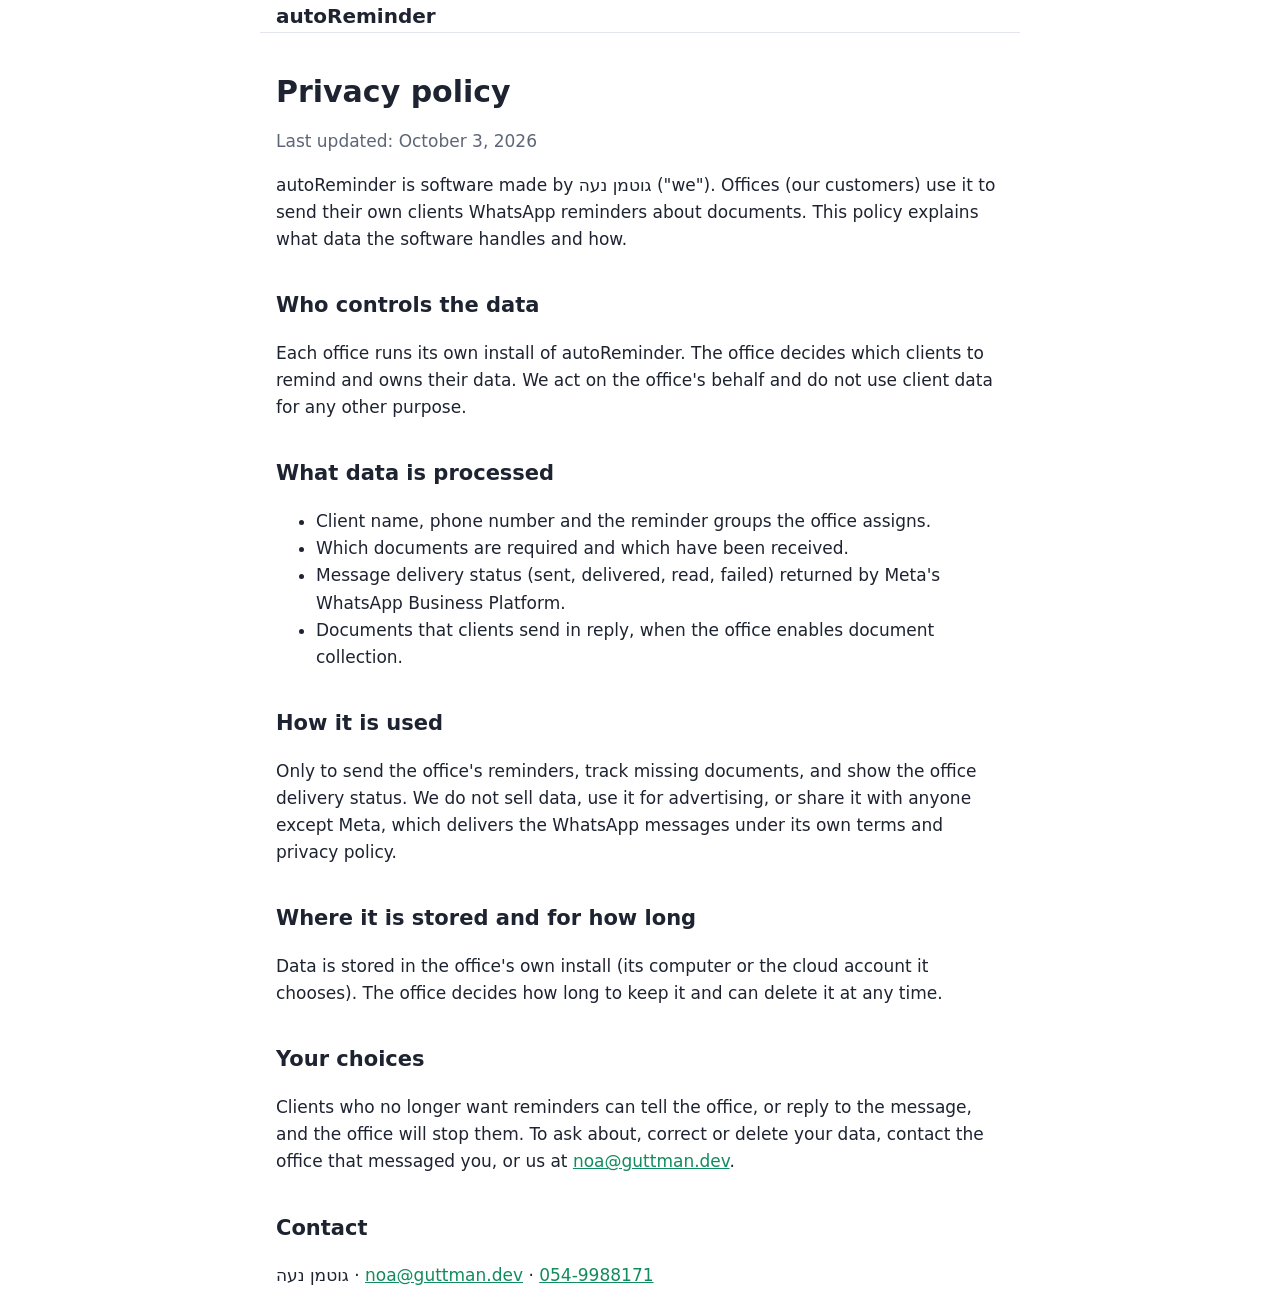
==== privacy.html @ 76f7b55c "Add the autoReminder business site and privacy policy Co-Authored-By: Claude Opus 5.5 <noreply@anthr" ====
<!doctype html>
<html lang="en" dir="ltr">
  <head>
    <meta charset="utf-8" />
    <meta name="viewport" content="width=device-width, initial-scale=1" />
    <title>Privacy policy | autoReminder</title>
    <link rel="stylesheet" href="styles.css" />
  </head>
  <body>
    <header class="wrap">
      <p class="brand"><a href="./">autoReminder</a></p>
    </header>

    <main class="wrap">
      <h1>Privacy policy</h1>
      <p class="muted">Last updated: October 3, 2026</p>

      <p>
        autoReminder is software made by <span lang="he" dir="rtl">גוטמן נעה</span> ("we"). Offices (our customers) use it to
        send their own clients WhatsApp reminders about documents. This policy explains what data
        the software handles and how.
      </p>

      <h2>Who controls the data</h2>
      <p>
        Each office runs its own install of autoReminder. The office decides which clients to
        remind and owns their data. We act on the office's behalf and do not use client data for
        any other purpose.
      </p>

      <h2>What data is processed</h2>
      <ul>
        <li>Client name, phone number and the reminder groups the office assigns.</li>
        <li>Which documents are required and which have been received.</li>
        <li>
          Message delivery status (sent, delivered, read, failed) returned by Meta's WhatsApp
          Business Platform.
        </li>
        <li>Documents that clients send in reply, when the office enables document collection.</li>
      </ul>

      <h2>How it is used</h2>
      <p>
        Only to send the office's reminders, track missing documents, and show the office delivery
        status. We do not sell data, use it for advertising, or share it with anyone except Meta,
        which delivers the WhatsApp messages under its own terms and privacy policy.
      </p>

      <h2>Where it is stored and for how long</h2>
      <p>
        Data is stored in the office's own install (its computer or the cloud account it chooses).
        The office decides how long to keep it and can delete it at any time.
      </p>

      <h2>Your choices</h2>
      <p>
        Clients who no longer want reminders can tell the office, or reply to the message, and the
        office will stop them. To ask about, correct or delete your data, contact the office that
        messaged you, or us at <a href="mailto:noa@guttman.dev">noa@guttman.dev</a>.
      </p>

      <h2>Contact</h2>
      <p><span lang="he" dir="rtl">גוטמן נעה</span> · <a href="mailto:noa@guttman.dev">noa@guttman.dev</a> · <a href="tel:+972549988171">054-9988171</a></p>
    </main>
  </body>
</html>
---- styles.css ----
:root {
  --bg: #ffffff;
  --fg: #1d2330;
  --muted: #5d6677;
  --accent: #128c5e;
  --line: #e3e6ec;
  color-scheme: light dark;
}

@media (prefers-color-scheme: dark) {
  :root {
    --bg: #12151b;
    --fg: #e7eaf0;
    --muted: #9aa3b2;
    --accent: #3fc28d;
    --line: #2a2f3a;
  }
}

* {
  box-sizing: border-box;
}

body {
  margin: 0;
  background: var(--bg);
  color: var(--fg);
  font: 17px/1.6 system-ui, -apple-system, 'Segoe UI', Arial, sans-serif;
}

.wrap {
  max-width: 760px;
  margin: 0 auto;
  padding: 0 16px;
}

header {
  display: flex;
  justify-content: space-between;
  align-items: center;
  gap: 16px;
  padding-top: 20px;
  padding-bottom: 20px;
  border-bottom: 1px solid var(--line);
}

header nav {
  display: flex;
  gap: 16px;
}

.brand {
  margin: 0;
  font-weight: 700;
  font-size: 20px;
}

.brand a {
  color: inherit;
  text-decoration: none;
}

a {
  color: var(--accent);
}

h1 {
  font-size: 30px;
  line-height: 1.25;
  margin: 40px 0 16px;
}

h2 {
  font-size: 21px;
  margin: 36px 0 8px;
}

.lead {
  font-size: 19px;
}

.muted {
  color: var(--muted);
}

.points li {
  margin: 6px 0;
}

section + section {
  border-top: 1px solid var(--line);
  margin-top: 36px;
}

footer {
  margin-top: 48px;
  padding-top: 16px;
  padding-bottom: 32px;
  border-top: 1px solid var(--line);
  color: var(--muted);
  font-size: 15px;
}
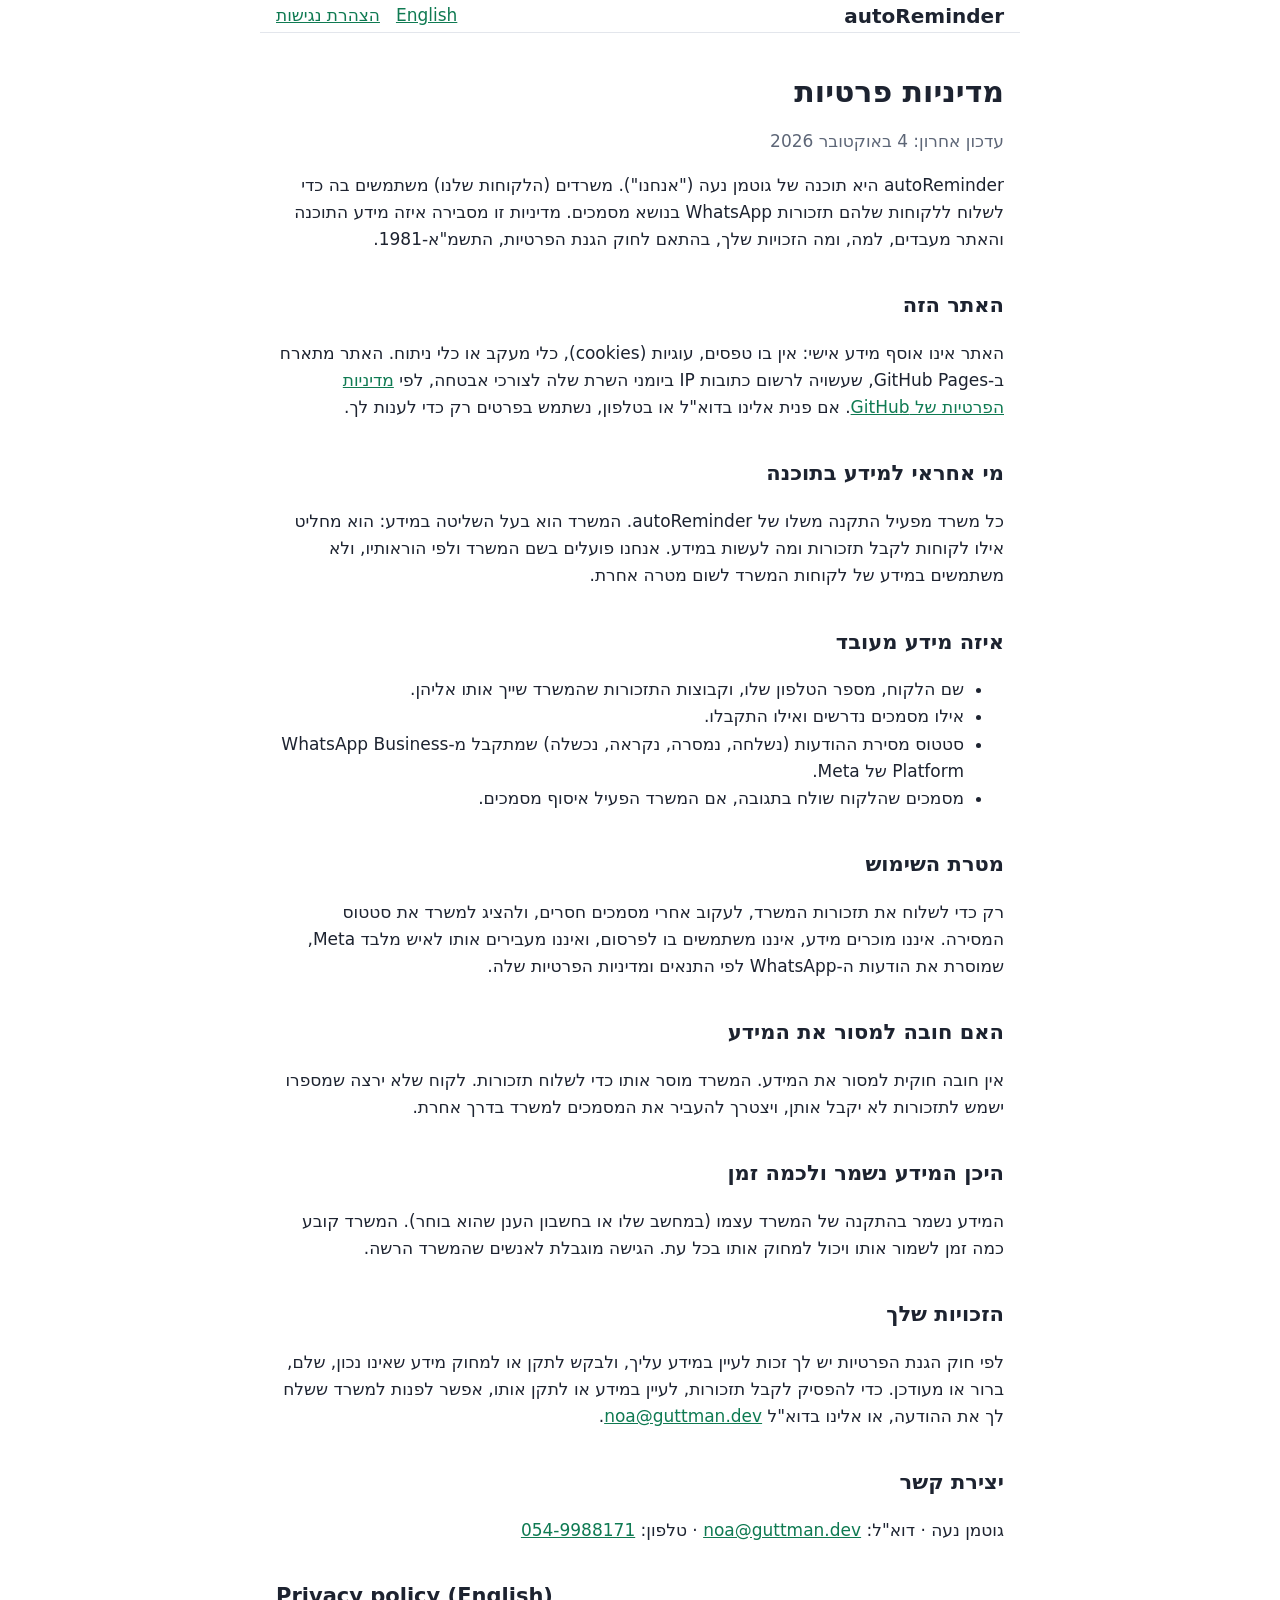
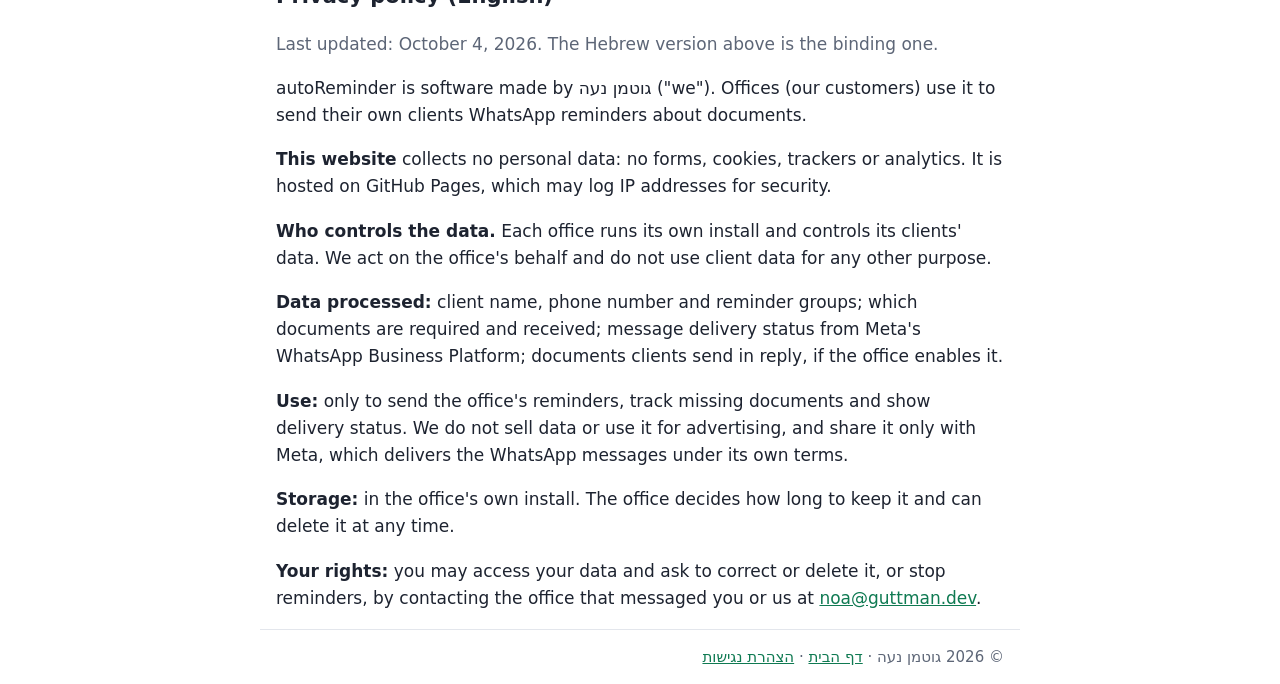
==== commit 3e7d41dd: "Add an accessibility statement and a Hebrew privacy policy, and meet WCAG AA Fix link contrast, add " ====
--- a/privacy.html
+++ b/privacy.html
@@ -1,66 +1,131 @@
 <!doctype html>
-<html lang="en" dir="ltr">
+<html lang="he" dir="rtl">
   <head>
     <meta charset="utf-8" />
     <meta name="viewport" content="width=device-width, initial-scale=1" />
-    <title>Privacy policy | autoReminder</title>
+    <title>מדיניות פרטיות | autoReminder</title>
     <link rel="stylesheet" href="styles.css" />
   </head>
   <body>
+    <a class="skip-link" href="#main">דילוג לתוכן הראשי</a>
     <header class="wrap">
       <p class="brand"><a href="./">autoReminder</a></p>
+      <nav aria-label="ניווט ראשי">
+        <a href="#en" lang="en">English</a>
+        <a href="accessibility.html">הצהרת נגישות</a>
+      </nav>
     </header>
 
-    <main class="wrap">
-      <h1>Privacy policy</h1>
-      <p class="muted">Last updated: October 3, 2026</p>
+    <main id="main" class="wrap">
+      <h1>מדיניות פרטיות</h1>
+      <p class="muted">עדכון אחרון: 4 באוקטובר 2026</p>
 
       <p>
-        autoReminder is software made by <span lang="he" dir="rtl">גוטמן נעה</span> ("we"). Offices (our customers) use it to
-        send their own clients WhatsApp reminders about documents. This policy explains what data
-        the software handles and how.
+        autoReminder היא תוכנה של גוטמן נעה ("אנחנו"). משרדים (הלקוחות שלנו) משתמשים בה כדי לשלוח
+        ללקוחות שלהם תזכורות WhatsApp בנושא מסמכים. מדיניות זו מסבירה איזה מידע התוכנה והאתר
+        מעבדים, למה, ומה הזכויות שלך, בהתאם לחוק הגנת הפרטיות, התשמ"א-1981.
       </p>
 
-      <h2>Who controls the data</h2>
+      <h2>האתר הזה</h2>
       <p>
-        Each office runs its own install of autoReminder. The office decides which clients to
-        remind and owns their data. We act on the office's behalf and do not use client data for
-        any other purpose.
+        האתר אינו אוסף מידע אישי: אין בו טפסים, עוגיות (cookies), כלי מעקב או כלי ניתוח. האתר
+        מתארח ב-GitHub Pages, שעשויה לרשום כתובות IP ביומני השרת שלה לצורכי אבטחה, לפי
+        <a href="https://docs.github.com/site-policy/privacy-policies/github-general-privacy-statement" lang="en"
+          >מדיניות הפרטיות של GitHub</a
+        >. אם פנית אלינו בדוא"ל או בטלפון, נשתמש בפרטים רק כדי לענות לך.
       </p>
 
-      <h2>What data is processed</h2>
+      <h2>מי אחראי למידע בתוכנה</h2>
+      <p>
+        כל משרד מפעיל התקנה משלו של autoReminder. המשרד הוא בעל השליטה במידע: הוא מחליט אילו
+        לקוחות לקבל תזכורות ומה לעשות במידע. אנחנו פועלים בשם המשרד ולפי הוראותיו, ולא משתמשים
+        במידע של לקוחות המשרד לשום מטרה אחרת.
+      </p>
+
+      <h2>איזה מידע מעובד</h2>
       <ul>
-        <li>Client name, phone number and the reminder groups the office assigns.</li>
-        <li>Which documents are required and which have been received.</li>
-        <li>
-          Message delivery status (sent, delivered, read, failed) returned by Meta's WhatsApp
-          Business Platform.
-        </li>
-        <li>Documents that clients send in reply, when the office enables document collection.</li>
+        <li>שם הלקוח, מספר הטלפון שלו, וקבוצות התזכורות שהמשרד שייך אותו אליהן.</li>
+        <li>אילו מסמכים נדרשים ואילו התקבלו.</li>
+        <li>סטטוס מסירת ההודעות (נשלחה, נמסרה, נקראה, נכשלה) שמתקבל מ-WhatsApp Business Platform של Meta.</li>
+        <li>מסמכים שהלקוח שולח בתגובה, אם המשרד הפעיל איסוף מסמכים.</li>
       </ul>
 
-      <h2>How it is used</h2>
+      <h2>מטרת השימוש</h2>
       <p>
-        Only to send the office's reminders, track missing documents, and show the office delivery
-        status. We do not sell data, use it for advertising, or share it with anyone except Meta,
-        which delivers the WhatsApp messages under its own terms and privacy policy.
+        רק כדי לשלוח את תזכורות המשרד, לעקוב אחרי מסמכים חסרים, ולהציג למשרד את סטטוס המסירה. איננו
+        מוכרים מידע, איננו משתמשים בו לפרסום, ואיננו מעבירים אותו לאיש מלבד Meta, שמוסרת את הודעות
+        ה-WhatsApp לפי התנאים ומדיניות הפרטיות שלה.
       </p>
 
-      <h2>Where it is stored and for how long</h2>
+      <h2>האם חובה למסור את המידע</h2>
       <p>
-        Data is stored in the office's own install (its computer or the cloud account it chooses).
-        The office decides how long to keep it and can delete it at any time.
+        אין חובה חוקית למסור את המידע. המשרד מוסר אותו כדי לשלוח תזכורות. לקוח שלא ירצה שמספרו
+        ישמש לתזכורות לא יקבל אותן, ויצטרך להעביר את המסמכים למשרד בדרך אחרת.
       </p>
 
-      <h2>Your choices</h2>
+      <h2>היכן המידע נשמר ולכמה זמן</h2>
       <p>
-        Clients who no longer want reminders can tell the office, or reply to the message, and the
-        office will stop them. To ask about, correct or delete your data, contact the office that
-        messaged you, or us at <a href="mailto:noa@guttman.dev">noa@guttman.dev</a>.
+        המידע נשמר בהתקנה של המשרד עצמו (במחשב שלו או בחשבון הענן שהוא בוחר). המשרד קובע כמה זמן
+        לשמור אותו ויכול למחוק אותו בכל עת. הגישה מוגבלת לאנשים שהמשרד הרשה.
       </p>
 
-      <h2>Contact</h2>
-      <p><span lang="he" dir="rtl">גוטמן נעה</span> · <a href="mailto:noa@guttman.dev">noa@guttman.dev</a> · <a href="tel:+972549988171">054-9988171</a></p>
+      <h2>הזכויות שלך</h2>
+      <p>
+        לפי חוק הגנת הפרטיות יש לך זכות לעיין במידע עליך, ולבקש לתקן או למחוק מידע שאינו נכון,
+        שלם, ברור או מעודכן. כדי להפסיק לקבל תזכורות, לעיין במידע או לתקן אותו, אפשר לפנות למשרד
+        ששלח לך את ההודעה, או אלינו בדוא"ל <a href="mailto:noa@guttman.dev">noa@guttman.dev</a>.
+      </p>
+
+      <h2>יצירת קשר</h2>
+      <p>
+        גוטמן נעה · דוא"ל: <a href="mailto:noa@guttman.dev">noa@guttman.dev</a> · טלפון:
+        <a href="tel:+972549988171" dir="ltr">054-9988171</a>
+      </p>
+
+      <section id="en" lang="en" dir="ltr">
+        <h2>Privacy policy (English)</h2>
+        <p class="muted">Last updated: October 4, 2026. The Hebrew version above is the binding one.</p>
+        <p>
+          autoReminder is software made by <span lang="he" dir="rtl">גוטמן נעה</span> ("we").
+          Offices (our customers) use it to send their own clients WhatsApp reminders about
+          documents.
+        </p>
+        <p>
+          <strong>This website</strong> collects no personal data: no forms, cookies, trackers or
+          analytics. It is hosted on GitHub Pages, which may log IP addresses for security.
+        </p>
+        <p>
+          <strong>Who controls the data.</strong> Each office runs its own install and controls its
+          clients' data. We act on the office's behalf and do not use client data for any other
+          purpose.
+        </p>
+        <p>
+          <strong>Data processed:</strong> client name, phone number and reminder groups; which
+          documents are required and received; message delivery status from Meta's WhatsApp
+          Business Platform; documents clients send in reply, if the office enables it.
+        </p>
+        <p>
+          <strong>Use:</strong> only to send the office's reminders, track missing documents and
+          show delivery status. We do not sell data or use it for advertising, and share it only
+          with Meta, which delivers the WhatsApp messages under its own terms.
+        </p>
+        <p>
+          <strong>Storage:</strong> in the office's own install. The office decides how long to keep
+          it and can delete it at any time.
+        </p>
+        <p>
+          <strong>Your rights:</strong> you may access your data and ask to correct or delete it,
+          or stop reminders, by contacting the office that messaged you or us at
+          <a href="mailto:noa@guttman.dev">noa@guttman.dev</a>.
+        </p>
+      </section>
     </main>
+
+    <footer class="wrap">
+      <p>
+        © 2026 גוטמן נעה · <a href="./">דף הבית</a> ·
+        <a href="accessibility.html">הצהרת נגישות</a>
+      </p>
+    </footer>
   </body>
 </html>
--- a/styles.css
+++ b/styles.css
@@ -2,7 +2,7 @@
   --bg: #ffffff;
   --fg: #1d2330;
   --muted: #5d6677;
-  --accent: #128c5e;
+  --accent: #0f7a52;
   --line: #e3e6ec;
   color-scheme: light dark;
 }
@@ -100,3 +100,38 @@
   color: var(--muted);
   font-size: 15px;
 }
+
+a:hover {
+  text-decoration-thickness: 2px;
+}
+
+:focus-visible {
+  outline: 3px solid var(--accent);
+  outline-offset: 2px;
+  border-radius: 2px;
+}
+
+.skip-link {
+  position: absolute;
+  inset-inline-start: 8px;
+  top: -48px;
+  padding: 8px 12px;
+  background: var(--fg);
+  color: var(--bg);
+  z-index: 10;
+}
+
+.skip-link:focus {
+  top: 8px;
+}
+
+header nav {
+  flex-wrap: wrap;
+}
+
+@media (prefers-reduced-motion: reduce) {
+  * {
+    scroll-behavior: auto !important;
+    transition: none !important;
+  }
+}
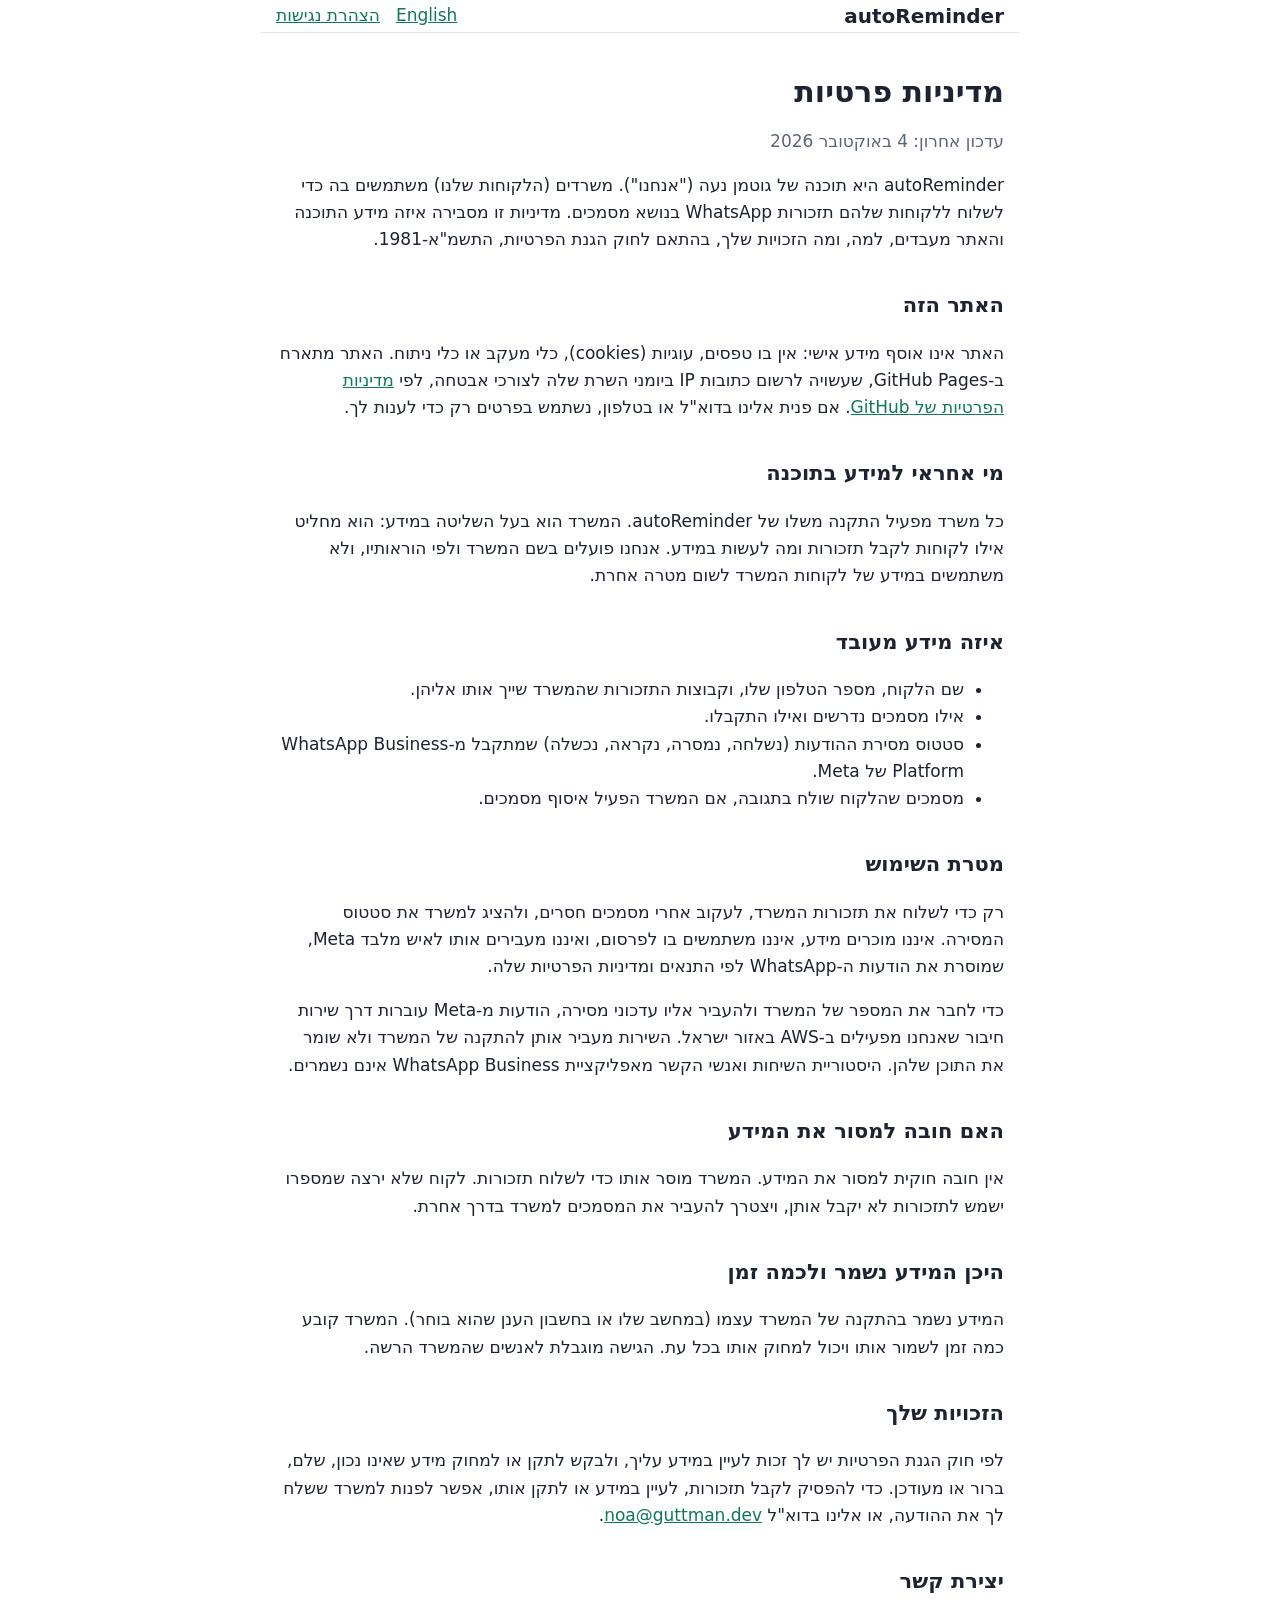
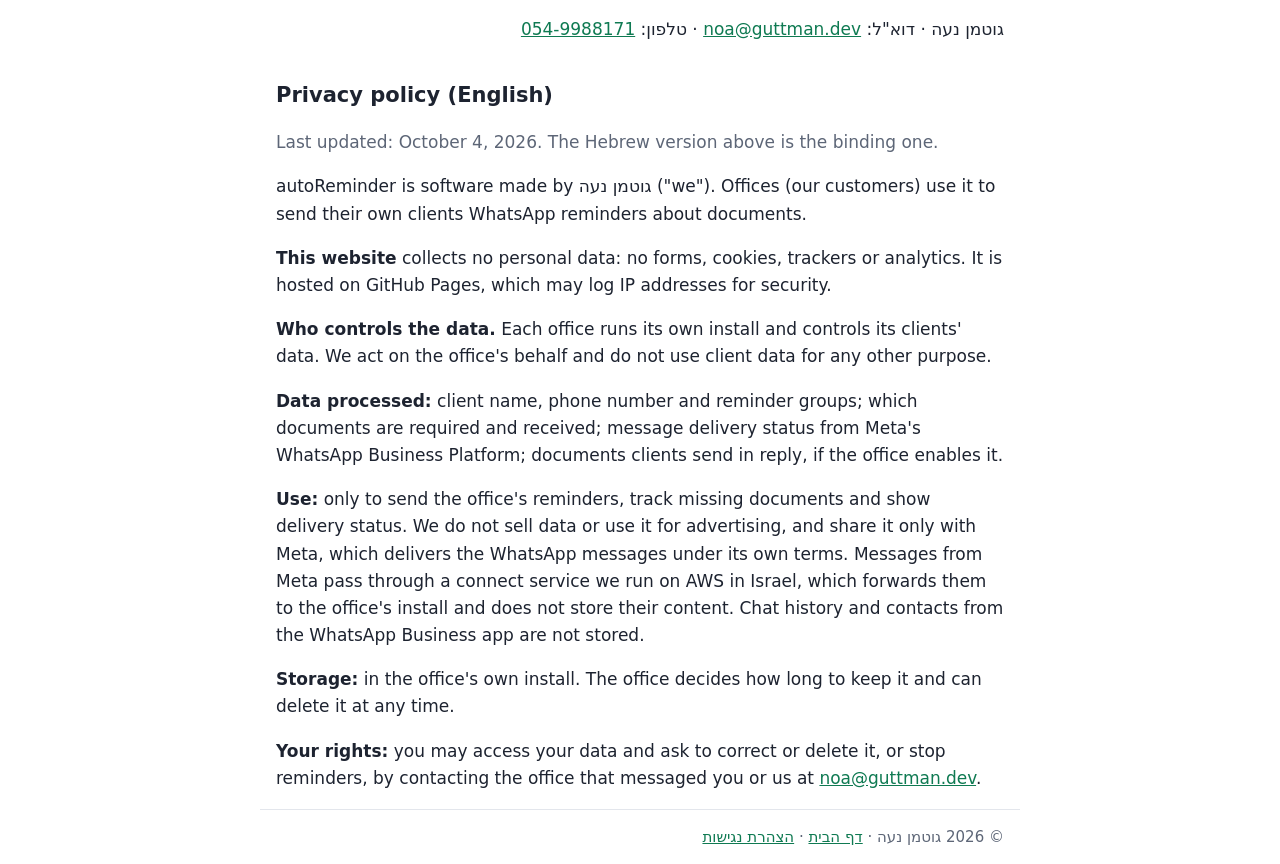
==== commit d1a7af24: "Say in the privacy policy that Meta messages pass through our relay and are not stored Co-Authored-B" ====
--- a/privacy.html
+++ b/privacy.html
@@ -56,6 +56,11 @@
         מוכרים מידע, איננו משתמשים בו לפרסום, ואיננו מעבירים אותו לאיש מלבד Meta, שמוסרת את הודעות
         ה-WhatsApp לפי התנאים ומדיניות הפרטיות שלה.
       </p>
+      <p>
+        כדי לחבר את המספר של המשרד ולהעביר אליו עדכוני מסירה, הודעות מ-Meta עוברות דרך שירות חיבור
+        שאנחנו מפעילים ב-AWS באזור ישראל. השירות מעביר אותן להתקנה של המשרד ולא שומר את התוכן שלהן.
+        היסטוריית השיחות ואנשי הקשר מאפליקציית WhatsApp Business אינם נשמרים.
+      </p>
 
       <h2>האם חובה למסור את המידע</h2>
       <p>
@@ -107,7 +112,10 @@
         <p>
           <strong>Use:</strong> only to send the office's reminders, track missing documents and
           show delivery status. We do not sell data or use it for advertising, and share it only
-          with Meta, which delivers the WhatsApp messages under its own terms.
+          with Meta, which delivers the WhatsApp messages under its own terms. Messages from Meta pass
+          through a connect service we run on AWS in Israel, which forwards them to the office's install
+          and does not store their content. Chat history and contacts from the WhatsApp Business app are
+          not stored.
         </p>
         <p>
           <strong>Storage:</strong> in the office's own install. The office decides how long to keep
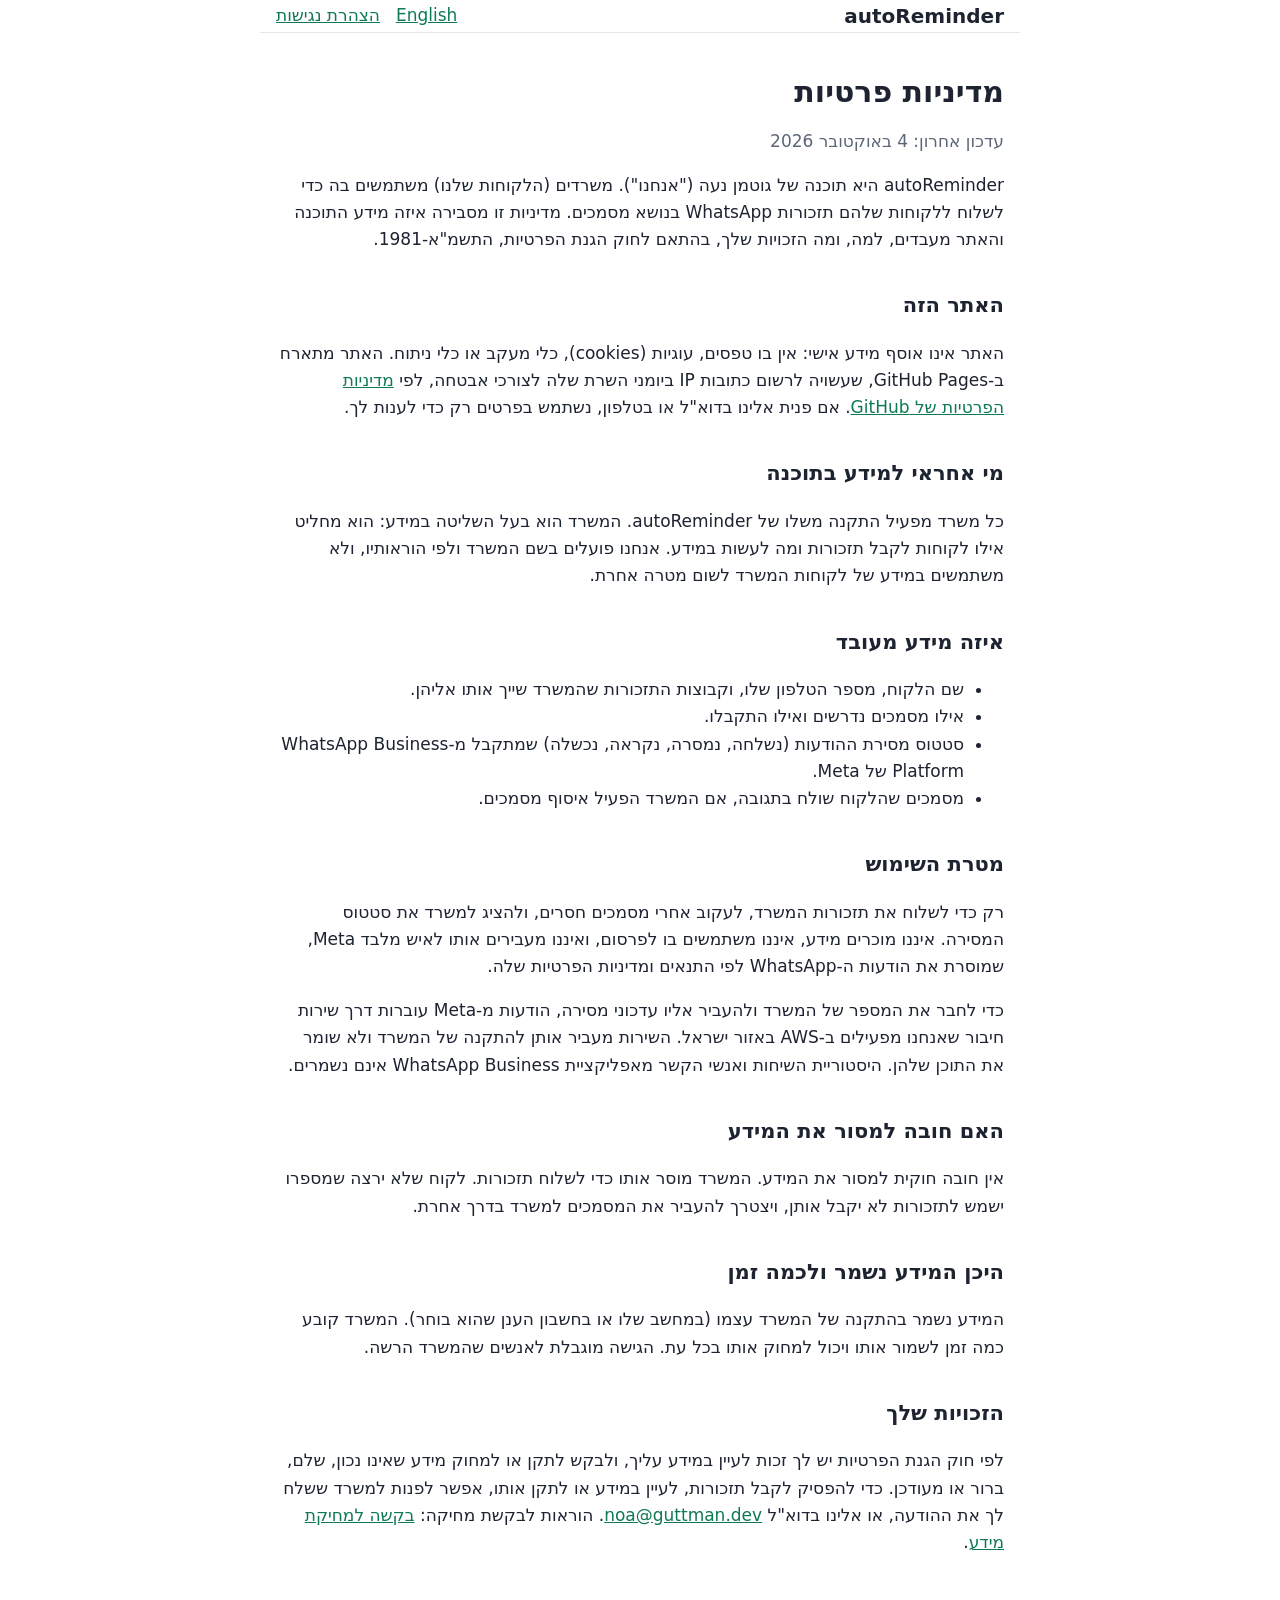
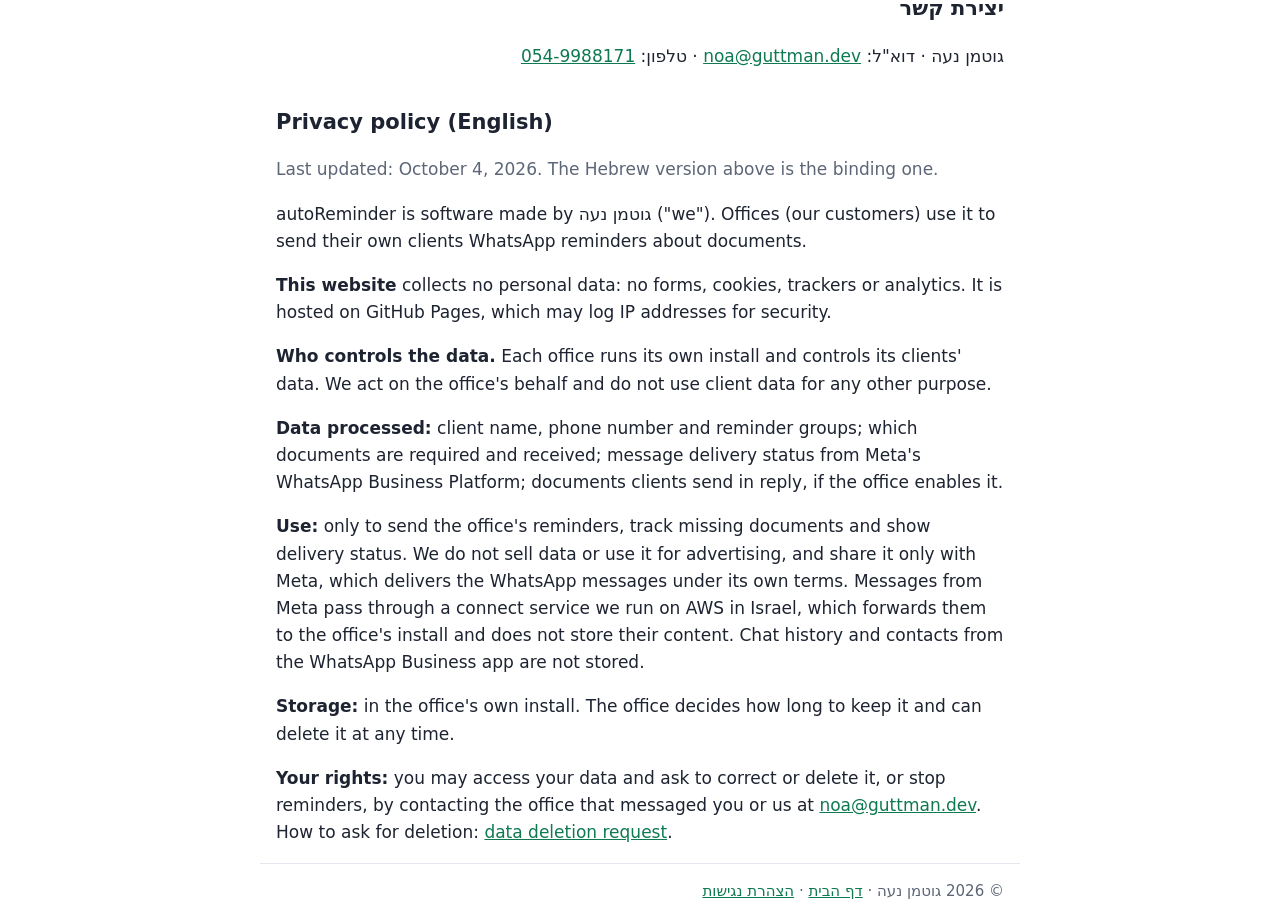
==== commit 505d2613: "Add a data deletion request page and link it from the privacy policy Co-Authored-By: Claude Sonnet 5" ====
--- a/privacy.html
+++ b/privacy.html
@@ -79,6 +79,7 @@
         לפי חוק הגנת הפרטיות יש לך זכות לעיין במידע עליך, ולבקש לתקן או למחוק מידע שאינו נכון,
         שלם, ברור או מעודכן. כדי להפסיק לקבל תזכורות, לעיין במידע או לתקן אותו, אפשר לפנות למשרד
         ששלח לך את ההודעה, או אלינו בדוא"ל <a href="mailto:noa@guttman.dev">noa@guttman.dev</a>.
+        הוראות לבקשת מחיקה: <a href="data-deletion.html">בקשה למחיקת מידע</a>.
       </p>
 
       <h2>יצירת קשר</h2>
@@ -124,7 +125,8 @@
         <p>
           <strong>Your rights:</strong> you may access your data and ask to correct or delete it,
           or stop reminders, by contacting the office that messaged you or us at
-          <a href="mailto:noa@guttman.dev">noa@guttman.dev</a>.
+          <a href="mailto:noa@guttman.dev">noa@guttman.dev</a>. How to ask for deletion:
+          <a href="data-deletion.html#en">data deletion request</a>.
         </p>
       </section>
     </main>
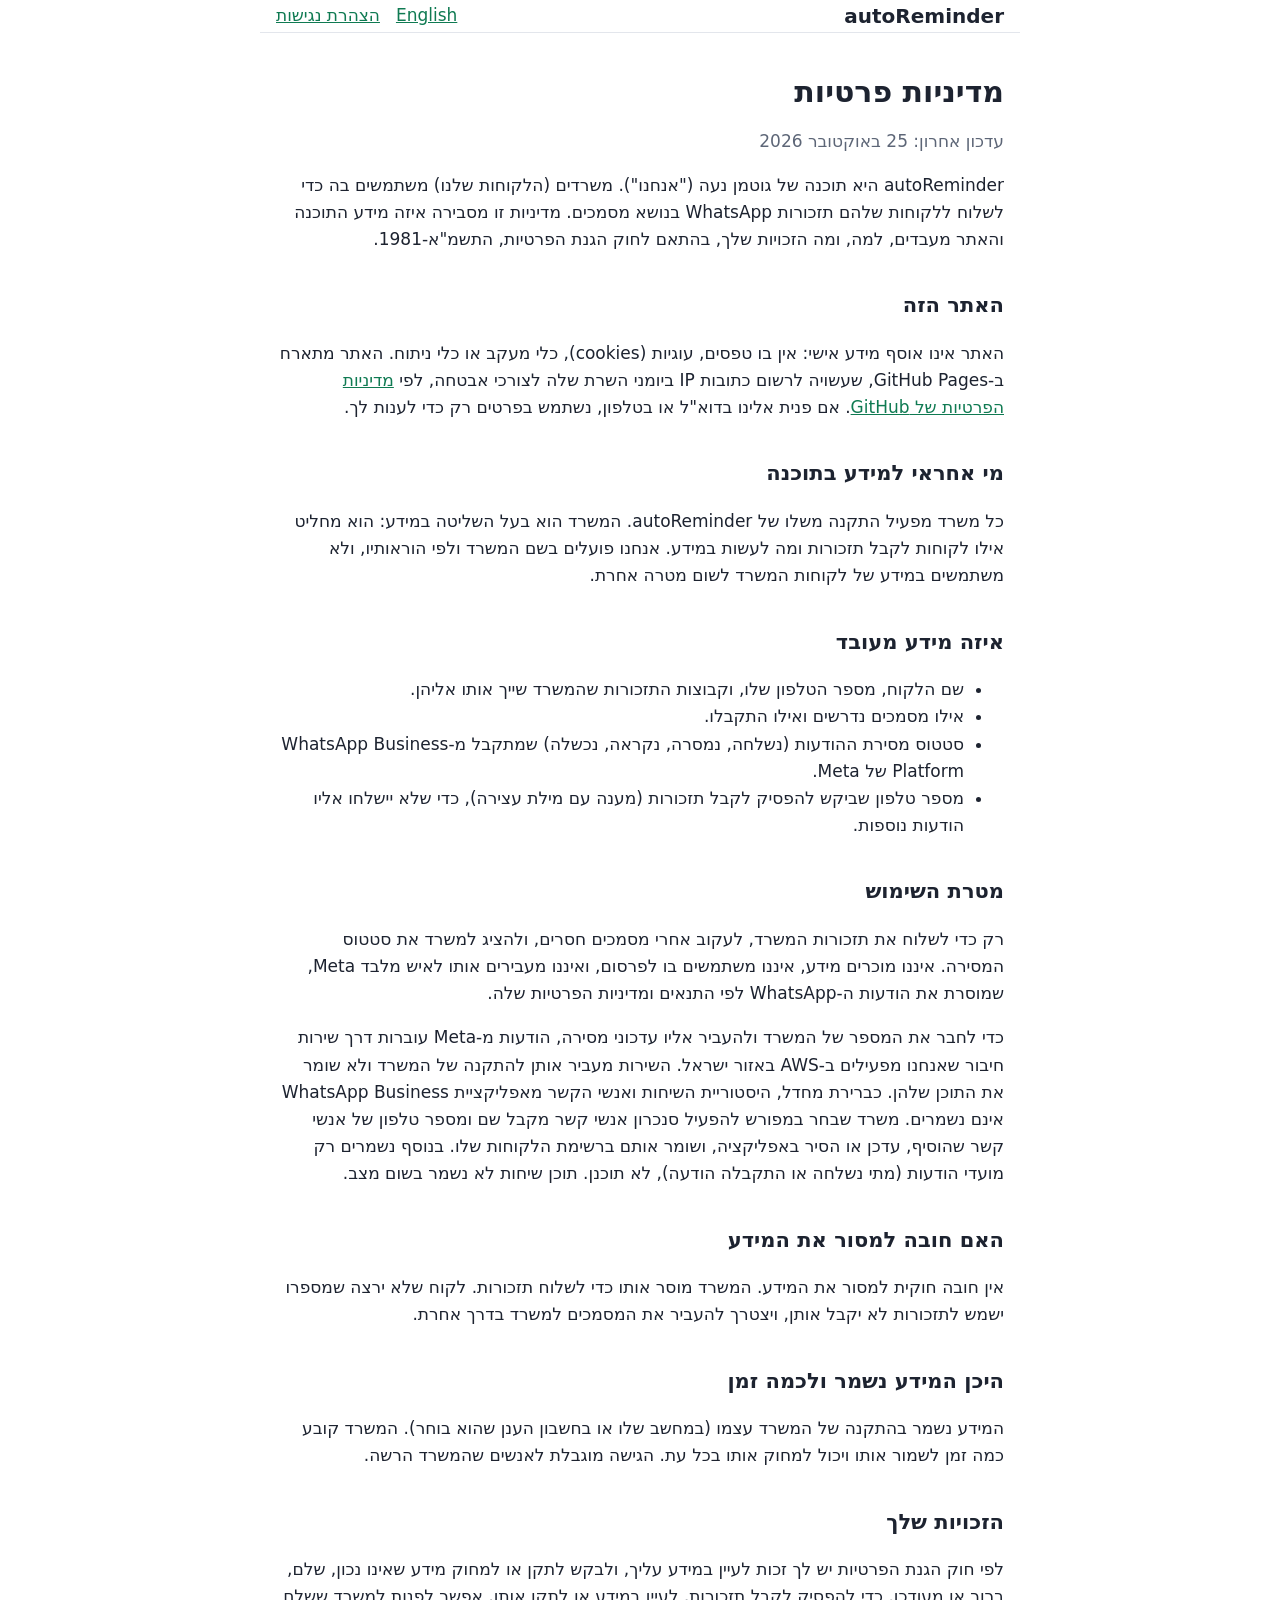
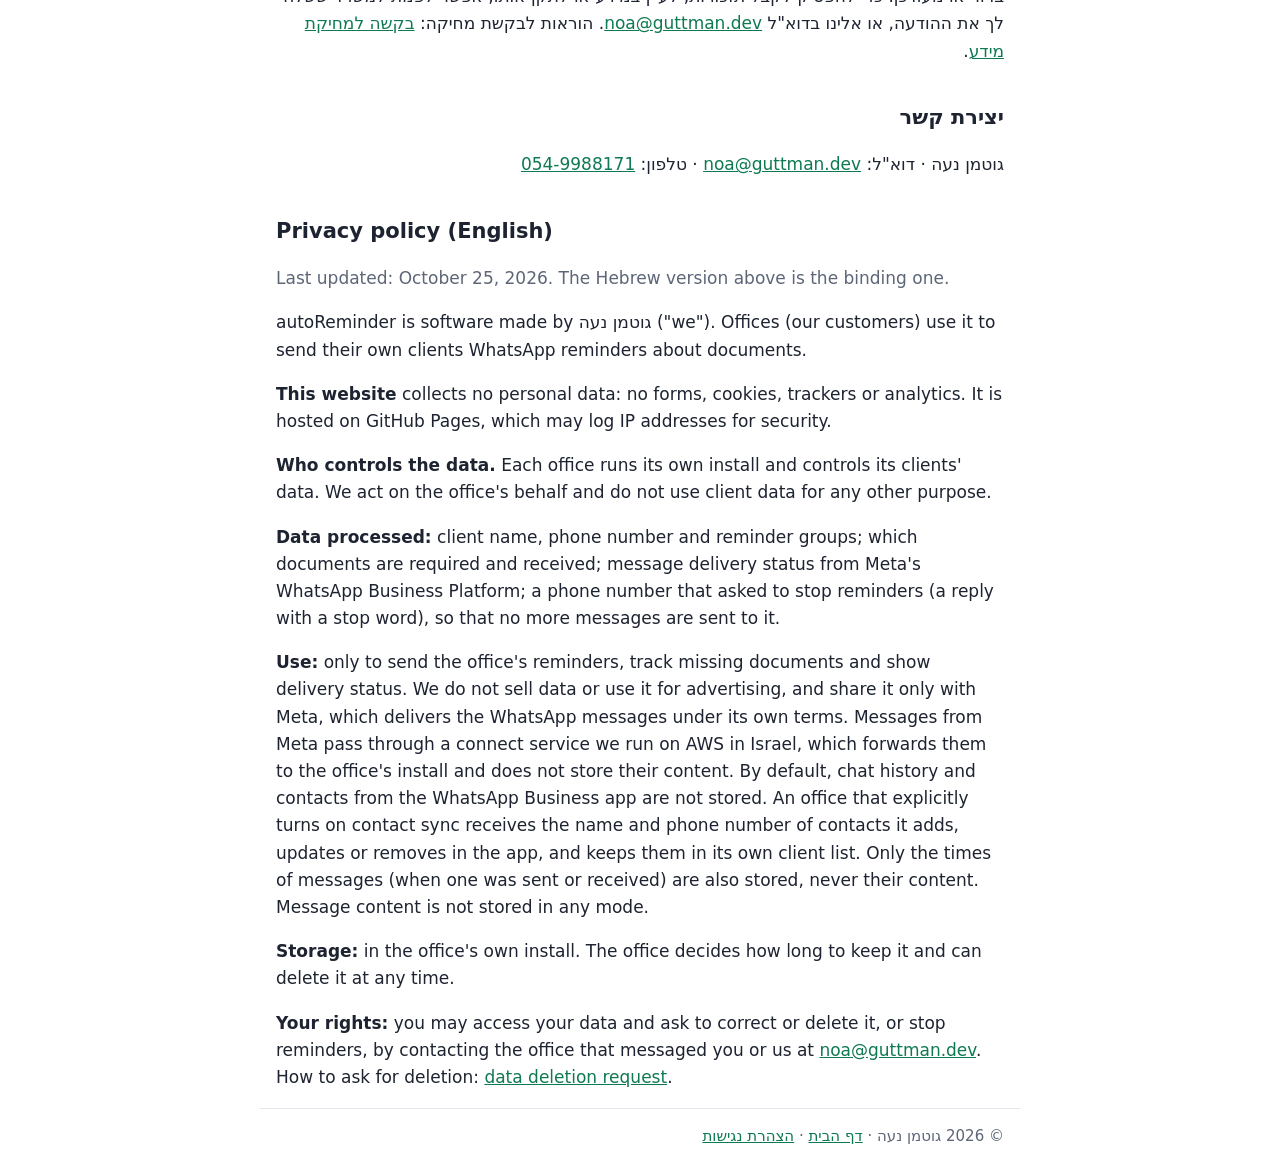
==== commit bc85cad7: "Privacy policy: say what contact sync stores and add the opt-out record The page said chat history a" ====
--- a/privacy.html
+++ b/privacy.html
@@ -18,7 +18,7 @@
 
     <main id="main" class="wrap">
       <h1>מדיניות פרטיות</h1>
-      <p class="muted">עדכון אחרון: 4 באוקטובר 2026</p>
+      <p class="muted">עדכון אחרון: 25 באוקטובר 2026</p>
 
       <p>
         autoReminder היא תוכנה של גוטמן נעה ("אנחנו"). משרדים (הלקוחות שלנו) משתמשים בה כדי לשלוח
@@ -47,7 +47,7 @@
         <li>שם הלקוח, מספר הטלפון שלו, וקבוצות התזכורות שהמשרד שייך אותו אליהן.</li>
         <li>אילו מסמכים נדרשים ואילו התקבלו.</li>
         <li>סטטוס מסירת ההודעות (נשלחה, נמסרה, נקראה, נכשלה) שמתקבל מ-WhatsApp Business Platform של Meta.</li>
-        <li>מסמכים שהלקוח שולח בתגובה, אם המשרד הפעיל איסוף מסמכים.</li>
+        <li>מספר טלפון שביקש להפסיק לקבל תזכורות (מענה עם מילת עצירה), כדי שלא יישלחו אליו הודעות נוספות.</li>
       </ul>
 
       <h2>מטרת השימוש</h2>
@@ -59,7 +59,10 @@
       <p>
         כדי לחבר את המספר של המשרד ולהעביר אליו עדכוני מסירה, הודעות מ-Meta עוברות דרך שירות חיבור
         שאנחנו מפעילים ב-AWS באזור ישראל. השירות מעביר אותן להתקנה של המשרד ולא שומר את התוכן שלהן.
-        היסטוריית השיחות ואנשי הקשר מאפליקציית WhatsApp Business אינם נשמרים.
+        כברירת מחדל, היסטוריית השיחות ואנשי הקשר מאפליקציית WhatsApp Business אינם נשמרים. משרד שבחר
+        במפורש להפעיל סנכרון אנשי קשר מקבל שם ומספר טלפון של אנשי קשר שהוסיף, עדכן או הסיר באפליקציה,
+        ושומר אותם ברשימת הלקוחות שלו. בנוסף נשמרים רק מועדי הודעות (מתי נשלחה או התקבלה הודעה), לא
+        תוכנן. תוכן שיחות לא נשמר בשום מצב.
       </p>
 
       <h2>האם חובה למסור את המידע</h2>
@@ -90,7 +93,7 @@
 
       <section id="en" lang="en" dir="ltr">
         <h2>Privacy policy (English)</h2>
-        <p class="muted">Last updated: October 4, 2026. The Hebrew version above is the binding one.</p>
+        <p class="muted">Last updated: October 25, 2026. The Hebrew version above is the binding one.</p>
         <p>
           autoReminder is software made by <span lang="he" dir="rtl">גוטמן נעה</span> ("we").
           Offices (our customers) use it to send their own clients WhatsApp reminders about
@@ -108,15 +111,19 @@
         <p>
           <strong>Data processed:</strong> client name, phone number and reminder groups; which
           documents are required and received; message delivery status from Meta's WhatsApp
-          Business Platform; documents clients send in reply, if the office enables it.
+          Business Platform; a phone number that asked to stop reminders (a reply with a stop
+          word), so that no more messages are sent to it.
         </p>
         <p>
           <strong>Use:</strong> only to send the office's reminders, track missing documents and
           show delivery status. We do not sell data or use it for advertising, and share it only
           with Meta, which delivers the WhatsApp messages under its own terms. Messages from Meta pass
           through a connect service we run on AWS in Israel, which forwards them to the office's install
-          and does not store their content. Chat history and contacts from the WhatsApp Business app are
-          not stored.
+          and does not store their content. By default, chat history and contacts from the WhatsApp Business app are not stored. An
+          office that explicitly turns on contact sync receives the name and phone number of
+          contacts it adds, updates or removes in the app, and keeps them in its own client list.
+          Only the times of messages (when one was sent or received) are also stored, never their
+          content. Message content is not stored in any mode.
         </p>
         <p>
           <strong>Storage:</strong> in the office's own install. The office decides how long to keep
--- a/styles.css
+++ b/styles.css
@@ -135,3 +135,304 @@
     transition: none !important;
   }
 }
+
+/* home page */
+:root {
+  --surface: #f5f7fa;
+  --accent-soft: #e3f5ec;
+  --bubble-in: #ffffff;
+  --bubble-out: #d9fdd3;
+  --chat-bg: #efeae2;
+  --chat-fg: #1d2330;
+}
+
+@media (prefers-color-scheme: dark) {
+  :root {
+    --surface: #181c24;
+    --accent-soft: #14301f;
+    --bubble-in: #202c33;
+    --bubble-out: #005c4b;
+    --chat-bg: #0b141a;
+    --chat-fg: #e9edef;
+  }
+}
+
+header {
+  position: sticky;
+  top: 0;
+  z-index: 5;
+  background: color-mix(in srgb, var(--bg) 88%, transparent);
+  backdrop-filter: blur(8px);
+}
+
+.hero {
+  display: grid;
+  grid-template-columns: 1.2fr 1fr;
+  align-items: center;
+  gap: 48px;
+  padding-top: 56px;
+  padding-bottom: 56px;
+}
+
+.eyebrow {
+  margin: 0 0 12px;
+  color: var(--accent);
+  font-weight: 600;
+  font-size: 15px;
+  letter-spacing: 0.02em;
+}
+
+.hero h1 {
+  font-size: clamp(30px, 5vw, 44px);
+  line-height: 1.15;
+  margin: 0 0 20px;
+}
+
+.hero .lead {
+  font-size: 20px;
+  color: var(--muted);
+  margin: 0 0 28px;
+}
+
+.cta-row {
+  display: flex;
+  flex-wrap: wrap;
+  gap: 12px;
+  margin: 0;
+}
+
+.button {
+  display: inline-block;
+  padding: 12px 22px;
+  border-radius: 999px;
+  background: var(--accent);
+  color: var(--bg);
+  font-weight: 600;
+  text-decoration: none;
+  border: 2px solid var(--accent);
+}
+
+.button.ghost {
+  background: transparent;
+  color: var(--accent);
+}
+
+.button:hover {
+  text-decoration: none;
+  filter: brightness(1.08);
+}
+
+.chat {
+  border-radius: 20px;
+  overflow: hidden;
+  background: var(--chat-bg);
+  color: var(--chat-fg);
+  box-shadow: 0 20px 50px -20px rgb(0 0 0 / 0.35);
+  border: 1px solid var(--line);
+}
+
+.chat-bar {
+  display: flex;
+  align-items: center;
+  gap: 10px;
+  padding: 12px 16px;
+  background: #0f7a52;
+  color: #fff;
+  font-weight: 600;
+}
+
+.avatar {
+  width: 32px;
+  height: 32px;
+  border-radius: 50%;
+  background: rgb(255 255 255 / 0.3);
+}
+
+.chat-body {
+  display: flex;
+  flex-direction: column;
+  gap: 10px;
+  padding: 20px 16px 28px;
+}
+
+.bubble {
+  position: relative;
+  margin: 0;
+  max-width: 85%;
+  padding: 10px 14px 22px;
+  border-radius: 14px;
+  font-size: 16px;
+  line-height: 1.5;
+  box-shadow: 0 1px 1px rgb(0 0 0 / 0.12);
+}
+
+.bubble.in {
+  align-self: flex-start;
+  background: var(--bubble-in);
+}
+
+.bubble.out {
+  align-self: flex-end;
+  background: var(--bubble-out);
+}
+
+.bubble .time {
+  position: absolute;
+  inset-inline-end: 10px;
+  bottom: 4px;
+  font-size: 11px;
+  opacity: 0.6;
+}
+
+.band {
+  background: var(--surface);
+  border-block: 1px solid var(--line);
+}
+
+.features {
+  list-style: none;
+  display: grid;
+  grid-template-columns: repeat(auto-fit, minmax(200px, 1fr));
+  gap: 20px;
+  margin-block: 0;
+  padding-block: 48px;
+}
+
+.features li {
+  margin: 0;
+  padding: 22px;
+  background: var(--bg);
+  border: 1px solid var(--line);
+  border-radius: 16px;
+}
+
+.features .icon {
+  display: grid;
+  place-items: center;
+  width: 44px;
+  height: 44px;
+  border-radius: 12px;
+  background: var(--accent-soft);
+  font-size: 22px;
+}
+
+.features h2 {
+  font-size: 19px;
+  margin: 14px 0 6px;
+}
+
+.features p {
+  margin: 0;
+  color: var(--muted);
+  font-size: 16px;
+}
+
+.band-en {
+  margin-top: 56px;
+}
+
+.en {
+  display: grid;
+  grid-template-columns: 1fr 1fr;
+  gap: 48px;
+  align-items: center;
+  max-width: 1040px;
+  padding-block: 8px;
+}
+
+.en h2 {
+  font-size: clamp(24px, 3.5vw, 32px);
+  line-height: 1.2;
+  margin: 0 0 16px;
+}
+
+.en .lead {
+  color: var(--muted);
+  margin: 0;
+}
+
+.en-points {
+  list-style: none;
+  display: grid;
+  gap: 12px;
+  margin: 0;
+  padding: 0;
+}
+
+.en-points li {
+  display: flex;
+  align-items: center;
+  gap: 14px;
+  padding: 14px 18px;
+  background: var(--surface);
+  border: 1px solid var(--line);
+  border-radius: 14px;
+}
+
+.en-points .icon {
+  flex: none;
+  display: grid;
+  place-items: center;
+  width: 40px;
+  height: 40px;
+  border-radius: 10px;
+  background: var(--accent-soft);
+  font-size: 20px;
+}
+
+.en-points p {
+  margin: 0;
+  font-size: 16px;
+}
+
+main section + section {
+  border-top: 0;
+  margin-top: 0;
+}
+
+.contact {
+  margin: 40px 0 0;
+  padding: 28px;
+  background: var(--accent-soft);
+  border-radius: 16px;
+}
+
+.contact h2 {
+  margin-top: 0;
+}
+
+.contact p {
+  margin-bottom: 0;
+}
+
+@media (max-width: 720px) {
+  .hero {
+    grid-template-columns: 1fr;
+    gap: 32px;
+    padding-top: 32px;
+    padding-bottom: 40px;
+  }
+}
+
+.hero.wrap,
+.features.wrap {
+  max-width: 1040px;
+}
+
+.chat {
+  max-width: 400px;
+  width: 100%;
+  justify-self: center;
+}
+
+body:has(.hero) header.wrap,
+body:has(.hero) footer.wrap {
+  max-width: 1040px;
+}
+
+@media (max-width: 720px) {
+  .en {
+    grid-template-columns: 1fr;
+    gap: 24px;
+  }
+}
